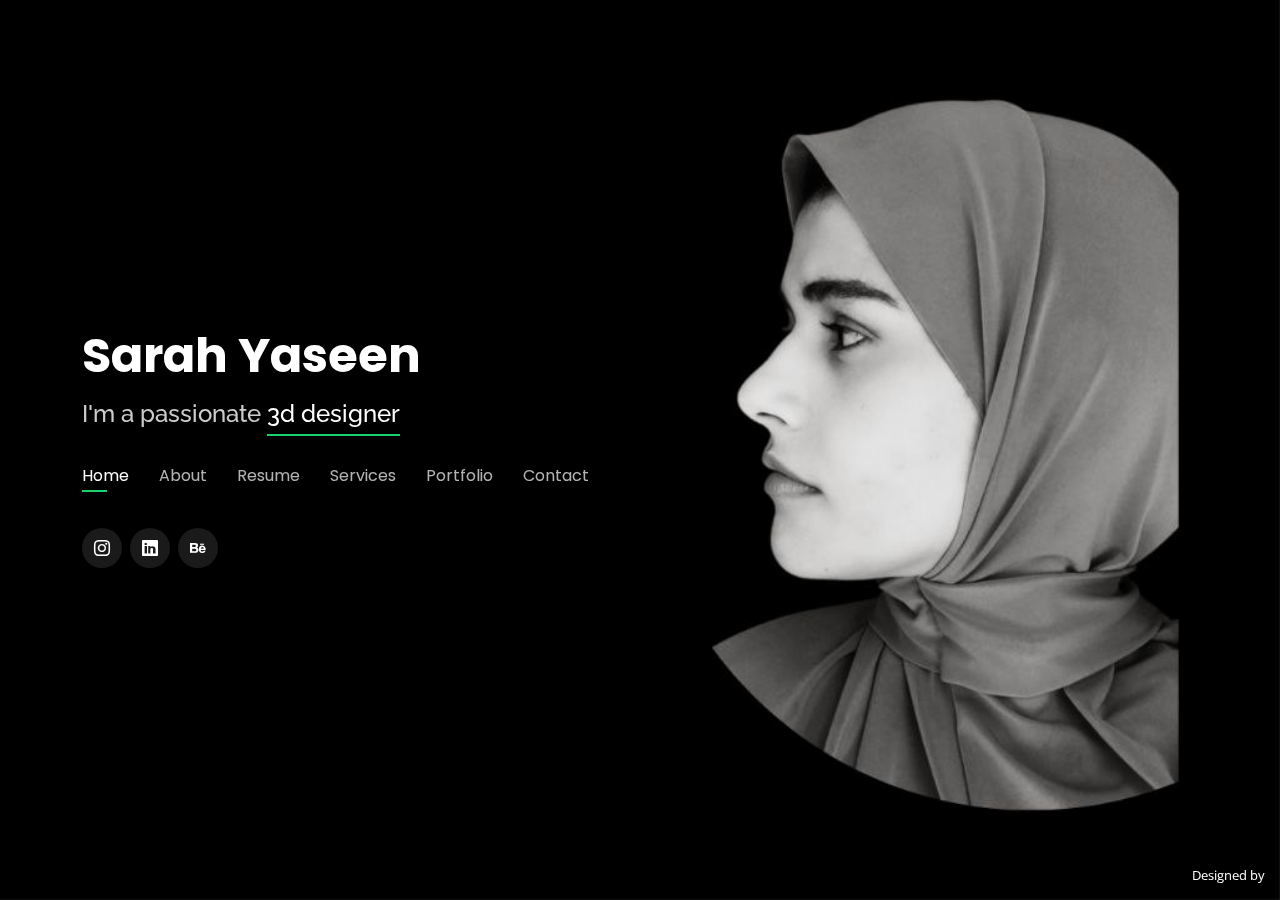
==== index.html @ 047deb4e "new1" ====
<!DOCTYPE html>
<html lang="en">

<head>
  <meta charset="utf-8">
  <meta content="width=device-width, initial-scale=1.0" name="viewport">

  <title>Sarah Yaseen</title>
  <meta content="" name="description">
  <meta content="" name="keywords">

  <!-- Favicons -->
  <link href="assets/img/favicon.png" rel="icon">


  <!-- Google Fonts -->
  <link href="https://fonts.googleapis.com/css?family=Open+Sans:300,300i,400,400i,600,600i,700,700i|Raleway:300,300i,400,400i,500,500i,600,600i,700,700i|Poppins:300,300i,400,400i,500,500i,600,600i,700,700i" rel="stylesheet">

  <!-- Vendor CSS Files -->
  <link href="assets/vendor/bootstrap/css/bootstrap.min.css" rel="stylesheet">
  <link href="assets/vendor/bootstrap-icons/bootstrap-icons.css" rel="stylesheet">
  <link href="assets/vendor/boxicons/css/boxicons.min.css" rel="stylesheet">
  <link href="assets/vendor/glightbox/css/glightbox.min.css" rel="stylesheet">
  <link href="assets/vendor/remixicon/remixicon.css" rel="stylesheet">
  <link href="assets/vendor/swiper/swiper-bundle.min.css" rel="stylesheet">

  <!-- Template Main CSS File -->
  <link href="assets/css/style.css" rel="stylesheet">

</head>

<body>

  <!-- ======= Header ======= -->
  <header id="header">
    <div class="container">

      <h1><a href="index.html">Sarah Yaseen</a></h1>
      <!-- Uncomment below if you prefer to use an image logo -->
      <!-- <a href="index.html" class="mr-auto"><img src="assets/img/logo.png" alt="" class="img-fluid"></a> -->
      <h2>I'm a passionate <span>3d designer</span></h2>

      <nav id="navbar" class="navbar">
        <ul>
          <li><a class="nav-link active" href="#header">Home</a></li>
          <li><a class="nav-link" href="#about">About</a></li>
          <li><a class="nav-link" href="#resume">Resume</a></li>
          <li><a class="nav-link" href="#services">Services</a></li>
          <li><a class="nav-link" href="#portfolio">Portfolio</a></li>
          <li><a class="nav-link" href="#contact">Contact</a></li>
        </ul>
        <i class="bi bi-list mobile-nav-toggle"></i>
      </nav><!-- .navbar -->

      <div class="social-links">
        <a href="https://instagram.com/intpmjk?igshid=MzRlODBiNWFlZA==" class="instagram" target="_blank"><i class="bi bi-instagram"></i></a>
        <a href="https://www.linkedin.com/in/sarah-jabbar-ba5970242/" class="linkedin" target="_blank"><i class="bi bi-linkedin"></i></a>
        <a href="https://www.behance.net/smjk2" class="BEHANCE" target="_blank"><i class="bi bi-behance"></i></a>
        
      </div>

    </div>
  </header><!-- End Header -->

  <!-- ======= About Section ======= -->
  <section id="about" class="about">

    <!-- ======= About Me ======= -->
    <div class="about-me container">

      <div class="section-title">
        <h2>About</h2>
        <p> more about me</p>
      </div>

      <div class="row">
        <div class="col-lg-4" data-aos="fade-right">
          <img src="assets/img/me.jpg" class="img-fluid" alt="">
        </div>
        <div class="col-lg-8 pt-4 pt-lg-0 content" data-aos="fade-left">
          <h3>3d artist</h3>
          <p class="fst-italic">
            Hello and thank you for visiting my 3D artist portfolio! My name is Sarah , I am a passionate and dedicated 3D artist with a keen eye for detail and a love for bringing imagination to life through my work.
          </p>
          <div class="row">
            
            <div class="col-lg-6">
              <ul>
                
                <li><i class="bi bi-chevron-right"></i> <strong>Degree:</strong> <span>Bachelor</span></li>
                <li><i class="bi bi-chevron-right"></i> <strong>PhEmailone:</strong> <span>sarahmjkbusiness@gmail.com</span></li>
                <li><i class="bi bi-chevron-right"></i> <strong>Freelance:</strong> <span>Available</span></li>
              </ul>
            </div>
          </div>
          <p>
            Ever since I was young, I have been captivated by the world of art and creativity. I began my artistic journey by experimenting with various traditional art forms, but it was the boundless possibilities offered by 3D art that truly ignited my passion. From the moment I discovered the enchanting world of 3D modeling, texturing, and animation, I knew I had found my calling.

             I have spent countless hours honing my skills and mastering various software and tools to push the boundaries of my craft. With each project I undertake, I strive to learn and grow, always seeking new challenges that allow me to expand my skill set and produce the most visually stunning and captivating work possible.

          </p>
            
        </div>
      </div>

    </div><!-- End About Me -->

    <!-- ======= Counts ======= -->
    <div class="counts container">

      <div class="row">

        <div class="col-lg-3 col-md-6">
          <div class="count-box">
            <i class="bi bi-emoji-smile"></i>
            <span data-purecounter-start="0" data-purecounter-end="47" data-purecounter-duration="1" class="purecounter"></span>
            <p>Happy Clients</p>
          </div>
        </div>

        <div class="col-lg-3 col-md-6 mt-5 mt-md-0">
          <div class="count-box">
            <i class="bi bi-journal-richtext"></i>
            <span data-purecounter-start="0" data-purecounter-end="134" data-purecounter-duration="1" class="purecounter"></span>
            <p>Projects</p>
          </div>
        </div>

        <div class="col-lg-3 col-md-6 mt-5 mt-lg-0">
          <div class="count-box">
            <i class="bi bi-headset"></i>
            <span data-purecounter-start="0" data-purecounter-end="627" data-purecounter-duration="1" class="purecounter"></span>
            <p>Hours Of Support</p>
          </div>
        </div>

  

      </div>

    </div><!-- End Counts -->

    <!-- ======= Skills  ======= -->
    <div class="skills container">

      <div class="section-title">
        <h2>Skills</h2>
      </div>

      <div class="row skills-content">

        <div class="col-lg-6">

          <div class="progress">
            <span class="skill">Environment <i class="val">100%</i></span>
            <div class="progress-bar-wrap">
              <div class="progress-bar" role="progressbar" aria-valuenow="100" aria-valuemin="0" aria-valuemax="100"></div>
            </div>
          </div>

          <div class="progress">
            <span class="skill">Rigging  <i class="val">70%</i></span>
            <div class="progress-bar-wrap">
              <div class="progress-bar" role="progressbar" aria-valuenow="70" aria-valuemin="0" aria-valuemax="100"></div>
            </div>
          </div>

          <div class="progress">
            <span class="skill">Lighting <i class="val">90%</i></span>
            <div class="progress-bar-wrap">
              <div class="progress-bar" role="progressbar" aria-valuenow="90" aria-valuemin="0" aria-valuemax="100"></div>
            </div>
          </div>

        </div>

        <div class="col-lg-6">

          <div class="progress">
            <span class="skill">Rendering <i class="val">100%</i></span>
            <div class="progress-bar-wrap">
              <div class="progress-bar" role="progressbar" aria-valuenow="100" aria-valuemin="0" aria-valuemax="100"></div>
            </div>
          </div>

          <div class="progress">
            <span class="skill">Modeling  <i class="val">100%</i></span>
            <div class="progress-bar-wrap">
              <div class="progress-bar" role="progressbar" aria-valuenow="100" aria-valuemin="0" aria-valuemax="100"></div>
            </div>
          </div>

          <div class="progress">
            <span class="skill">Interior Design <i class="val">85%</i></span>
            <div class="progress-bar-wrap">
              <div class="progress-bar" role="progressbar" aria-valuenow="85" aria-valuemin="0" aria-valuemax="100"></div>
            </div>
          </div>

        </div>

      </div>

    </div><!-- End Skills -->

   

    <!-- ======= Testimonials ======= -->
    <div class="testimonials container">

      <div class="section-title">
        <h2>Testimonials</h2>
      </div>

      <div class="testimonials-slider swiper" data-aos="fade-up" data-aos-delay="100">
        <div  class="swiper-wrapper">

          <div class="swiper-slide">
            <div class="testimonial-item">
              <p>
                <i class="bx bxs-quote-alt-left quote-icon-left"></i>
                Order was quick, and delivered as requested. Seller was fast in their acceptance of the order as well as being very polite. Model came out absolutely gorgeous and I couldn't be happier! Definitely recommend!
                <i class="bx bxs-quote-alt-right quote-icon-right"></i>
              </p>
              <img src="./assets/img/testimonials/testimonials-1.jpg" class="testimonial-img" alt="">
              <h3>Abbas Qasim</h3>
              <h4>Ceo &amp; Founder</h4>
            </div>
          </div><!-- End testimonial item -->

          <div class="swiper-slide">
            <div class="testimonial-item">
              <p>
                <i class="bx bxs-quote-alt-left quote-icon-left"></i>
                yes it was nice to work with her, very polite and friendly . She completed the order quickly
                <i class="bx bxs-quote-alt-right quote-icon-right"></i>
              </p>
              <img src="assets/img/testimonials/testimonials-2.jpg" class="testimonial-img" alt="">
              <h3>Sara Wilsson</h3>
              <h4>Designer</h4>
            </div>
          </div><!-- End testimonial item -->

          <div class="swiper-slide">
            <div class="testimonial-item">
              <p>
                <i class="bx bxs-quote-alt-left quote-icon-left"></i>
                Great communication, she was very patient, and always tried her best! Thanks for the work ❤️
                <i class="bx bxs-quote-alt-right quote-icon-right"></i>
              </p>
              <img src="assets/img/testimonials/testimonials-3.jpg" class="testimonial-img" alt="">
              <h3>Jena Karlis</h3>
              <h4>Store Owner</h4>
            </div>
          </div><!-- End testimonial item -->

          <div class="swiper-slide">
            <div class="testimonial-item">
              <p>
                <i class="bx bxs-quote-alt-left quote-icon-left"></i>
                amazing work, Sarah is an incredible 3d artist that always delivers look forward to continuing working together on this venture.
                <i class="bx bxs-quote-alt-right quote-icon-right"></i>
              </p>
              <img src="assets/img/testimonials/testimonials-4.jpg" class="testimonial-img" alt="">
              <h3>Matt Brandon</h3>
              <h4>Freelancer</h4>
            </div>
          </div><!-- End testimonial item -->


          

        </div>
        <div class="swiper-pagination"></div>
      </div>

      <div class="owl-carousel testimonials-carousel">

      </div>

    </div><!-- End Testimonials  -->

  </section><!-- End About Section -->

  <!-- ======= Resume Section ======= -->
  <section id="resume" class="resume">
    <div class="container">

      <div class="section-title">
        <h2>Resume</h2>
        <p>Check My Resume</p>
      </div>

      <div class="row">
        <div class="col-lg-6">
          <h3 class="resume-title">Sumary</h3>
          <div class="resume-item pb-0">
            <h4>Sarah Yaseen</h4>
            <p><em>Innovative and deadline-driven 3d Designer with 3+ years of experience designing and developing user-centered digital/print marketing material from initial concept to final, polished deliverable.</em></p>
            <p>
            <ul>
              <li>Istanbul / Turkey</li>
              <li>00905524469098</li>
              <!--<li>alice.barkley@example.com</li> -->
            </ul>
            </p>
          </div>

          <h3 class="resume-title">Education</h3>
          <div class="resume-item">
            <h4>Bachelor of  Arts  <!--&amp; Graphic Design--></h4>
            <h5>2016 - 2020</h5>
          </div>
        </div>
        <div class="col-lg-6">
          <h3 class="resume-title">Professional Experience</h3>
          <div class="resume-item">
            <h4>Senior graphic design specialist</h4>
            <h5>2020 - Present</h5>
            <p><em>Experion, New York, NY </em></p>
            <p>
            <ul>
              <li>Collaborated closely with clients, understanding their specific project requirements and translating their ideas into visually stunning 3D artworks.</li>
              <li>Demonstrated a strong ability to adapt to various artistic styles and project demands, ensuring each piece of work aligns with the client's brand and vision. </li>
              <li>Continuously honed 3D modeling and rendering techniques, staying up-to-date with industry trends and implementing cutting-edge tools to deliver exceptional results.</li>
              <li>Received consistent praise from clients for delivering high-quality work within deadlines, earning a reputation as a reliable and skilled 3D artist in the freelance community.</li>
              <li>Actively participated in online art forums and communities, showcasing portfolio pieces and receiving constructive feedback to refine artistic skills and expand professional networks.</li>
              <li>Successfully managed client communications, project timelines, and budget considerations, maintaining a high level of client satisfaction throughout the freelance engagements.</li>
              <li>Expanded the scope of services offered by exploring new areas of 3D design, such as virtual reality experiences, interactive 3D presentations, or architectural visualizations.</li>
              <li>Contributed to the success of various projects, ranging from video game assets to product visualizations, playing a key role in elevating the overall aesthetics and impact of each assignment.</li>
              <li>Demonstrated adaptability by working on projects across diverse industries, including gaming, advertising, architecture, and product design, showcasing versatility and creativity in every venture.</li>
              <li>Proactively sought professional development opportunities, attending workshops, webinars, and conferences to stay at the forefront of emerging technologies and industry practices.</li>
              <li>Maintained a strong online presence through a well-curated portfolio website and active social media engagement, attracting new clients and building a solid client base over the years.</li>
            </ul>
            </p>
          </div>
        </div>
      </div>

    </div>
  </section><!-- End Resume Section -->

  <!-- ======= Services Section ======= -->
  <section id="services" class="services">
    <div class="container">

      <div class="section-title">
        <h2>Services</h2>
        <p>My Services</p>
      </div>

      <div class="row">
        <div class="col-lg-4 col-md-6 d-flex align-items-stretch">
          <div class="icon-box">
            <div class="icon"><i class="bx bxl-dribbble"></i></div>
            <h4><a href="">Lorem Ipsum</a></h4>
            <p>Voluptatum deleniti atque corrupti quos dolores et quas molestias excepturi</p>
          </div>
        </div>

        <div class="col-lg-4 col-md-6 d-flex align-items-stretch mt-4 mt-md-0">
          <div class="icon-box">
            <div class="icon"><i class="bx bx-file"></i></div>
            <h4><a href="">Sed ut perspiciatis</a></h4>
            <p>Duis aute irure dolor in reprehenderit in voluptate velit esse cillum dolore</p>
          </div>
        </div>

        <div class="col-lg-4 col-md-6 d-flex align-items-stretch mt-4 mt-lg-0">
          <div class="icon-box">
            <div class="icon"><i class="bx bx-tachometer"></i></div>
            <h4><a href="">Magni Dolores</a></h4>
            <p>Excepteur sint occaecat cupidatat non proident, sunt in culpa qui officia</p>
          </div>
        </div>

        <div class="col-lg-4 col-md-6 d-flex align-items-stretch mt-4">
          <div class="icon-box">
            <div class="icon"><i class="bx bx-world"></i></div>
            <h4><a href="">Nemo Enim</a></h4>
            <p>At vero eos et accusamus et iusto odio dignissimos ducimus qui blanditiis</p>
          </div>
        </div>

        <div class="col-lg-4 col-md-6 d-flex align-items-stretch mt-4">
          <div class="icon-box">
            <div class="icon"><i class="bx bx-slideshow"></i></div>
            <h4><a href="">Dele cardo</a></h4>
            <p>Quis consequatur saepe eligendi voluptatem consequatur dolor consequuntur</p>
          </div>
        </div>

        <div class="col-lg-4 col-md-6 d-flex align-items-stretch mt-4">
          <div class="icon-box">
            <div class="icon"><i class="bx bx-arch"></i></div>
            <h4><a href="">Divera don</a></h4>
            <p>Modi nostrum vel laborum. Porro fugit error sit minus sapiente sit aspernatur</p>
          </div>
        </div>

      </div>

    </div>
  </section><!-- End Services Section -->

  <!-- ======= Portfolio Section ======= -->
  <section id="portfolio" class="portfolio">
    <div class="container">

      <div class="section-title">
        <h2>Portfolio</h2>
        <p>My Works</p>
      </div>

      <div class="row">
        <div class="col-lg-12 d-flex justify-content-center">
          <ul id="portfolio-flters">
            <li data-filter="*" class="filter-active">All</li>
            <li data-filter=".filter-app">App</li>
            <li data-filter=".filter-card">Card</li>
            <li data-filter=".filter-web">Web</li>
          </ul>
        </div>
      </div>

      <div class="row portfolio-container">

        <div class="col-lg-4 col-md-6 portfolio-item filter-app">
          <div class="portfolio-wrap">
            <img src="./assets/img/portfolio/portfolio-1.png" class="img-fluid" alt="po">
            <div class="portfolio-info">
              <h4>Low Poly</h4>
              <p>Low poly</p>
              <div class="portfolio-links">
                <a href="./assets/img/portfolio/portfolio-3.mp4" data-gallery="portfolioGallery" class="portfolio-lightbox" title="App 1"><i class="bx bx-plus" loop  ></i></a>
                <a href="portfolio-details.html" data-gallery="portfolioDetailsGallery" data-glightbox="type: external" class="portfolio-details-lightbox" title="Portfolio Details"><i class="bx bx-link"></i></a>
              </div>
            </div>
          </div>
        </div>

        <div class="col-lg-4 col-md-6 portfolio-item filter-web">
          <div class="portfolio-wrap">
            <img src="./assets/img/portfolio/portfolio-1.png" class="img-fluid" alt="">
            <div class="portfolio-info">
              <h4>Web 3</h4>
              <p>Web</p>
              <div class="portfolio-links">
                <a href="assets/img/portfolio/portfolio-2.jpg" data-gallery="portfolioGallery" class="portfolio-lightbox" title="Web 3"><i class="bx bx-plus"></i></a>
                <a href="portfolio-details.html" data-gallery="portfolioDetailsGallery" data-glightbox="type: external" class="portfolio-details-lightbox" title="Portfolio Details"><i class="bx bx-link"></i></a>
              </div>
            </div>
          </div>
        </div>

        <div class="col-lg-4 col-md-6 portfolio-item filter-app">
          <div class="portfolio-wrap">
            <img src="assets/img/portfolio/portfolio-3.jpg" class="img-fluid" alt="">
            <div class="portfolio-info">
              <h4>App 2</h4>
              <p>App</p>
              <div class="portfolio-links">
                <a href="assets/img/portfolio/portfolio-3.jpg" data-gallery="portfolioGallery" class="portfolio-lightbox" title="App 2"><i class="bx bx-plus"></i></a>
                <a href="portfolio-details.html" data-gallery="portfolioDetailsGallery" data-glightbox="type: external" class="portfolio-details-lightbox" title="Portfolio Details"><i class="bx bx-link"></i></a>
              </div>
            </div>
          </div>
        </div>

        <div class="col-lg-4 col-md-6 portfolio-item filter-card">
          <div class="portfolio-wrap">
            <img src="assets/img/portfolio/portfolio-4.jpg" class="img-fluid" alt="">
            <div class="portfolio-info">
              <h4>Card 2</h4>
              <p>Card</p>
              <div class="portfolio-links">
                <a href="assets/img/portfolio/portfolio-4.jpg" data-gallery="portfolioGallery" class="portfolio-lightbox" title="Card 2"><i class="bx bx-plus"></i></a>
                <a href="portfolio-details.html" data-gallery="portfolioDetailsGallery" data-glightbox="type: external" class="portfolio-details-lightbox" title="Portfolio Details"><i class="bx bx-link"></i></a>
              </div>
            </div>
          </div>
        </div>

        <div class="col-lg-4 col-md-6 portfolio-item filter-web">
          <div class="portfolio-wrap">
            <img src="assets/img/portfolio/portfolio-5.jpg" class="img-fluid" alt="">
            <div class="portfolio-info">
              <h4>Web 2</h4>
              <p>Web</p>
              <div class="portfolio-links">
                <a href="assets/img/portfolio/portfolio-5.jpg" data-gallery="portfolioGallery" class="portfolio-lightbox" title="Web 2"><i class="bx bx-plus"></i></a>
                <a href="portfolio-details.html" data-gallery="portfolioDetailsGallery" data-glightbox="type: external" class="portfolio-details-lightbox" title="Portfolio Details"><i class="bx bx-link"></i></a>
              </div>
            </div>
          </div>
        </div>

        <div class="col-lg-4 col-md-6 portfolio-item filter-app">
          <div class="portfolio-wrap">
            <img src="assets/img/portfolio/portfolio-6.jpg" class="img-fluid" alt="">
            <div class="portfolio-info">
              <h4>Interior</h4>
              <p>Interior </p>
              <div class="portfolio-links">
                <a href="assets/img/portfolio/portfolio-6.jpg" data-gallery="portfolioGallery" class="portfolio-lightbox" title="App 3"><i class="bx bx-plus"></i></a>
                <a href="portfolio-details.html" data-gallery="portfolioDetailsGallery" data-glightbox="type: external" class="portfolio-details-lightbox" title="Portfolio Details"><i class="bx bx-link"></i></a>
              </div>
            </div>
          </div>
        </div>

        <div class="col-lg-4 col-md-6 portfolio-item filter-card">
          <div class="portfolio-wrap">
            <img src="assets/img/portfolio/portfolio-7.jpg" class="img-fluid" alt="">
            <div class="portfolio-info">
              <h4>Card 1</h4>
              <p>Card</p>
              <div class="portfolio-links">
                <a href="assets/img/portfolio/portfolio-7.jpg" data-gallery="portfolioGallery" class="portfolio-lightbox" title="Card 1"><i class="bx bx-plus"></i></a>
                <a href="portfolio-details.html" data-gallery="portfolioDetailsGallery" data-glightbox="type: external" class="portfolio-details-lightbox" title="Portfolio Details"><i class="bx bx-link"></i></a>
              </div>
            </div>
          </div>
        </div>

        <div class="col-lg-4 col-md-6 portfolio-item filter-card">
          <div class="portfolio-wrap">
            <img src="assets/img/portfolio/portfolio-8.jpg" class="img-fluid" alt="">
            <div class="portfolio-info">
              <h4>Card 3</h4>
              <p>Card</p>
              <div class="portfolio-links">
                <a href="assets/img/portfolio/portfolio-8.jpg" data-gallery="portfolioGallery" class="portfolio-lightbox" title="Card 3"><i class="bx bx-plus"></i></a>
                <a href="portfolio-details.html" data-gallery="portfolioDetailsGallery" data-glightbox="type: external" class="portfolio-details-lightbox" title="Portfolio Details"><i class="bx bx-link"></i></a>
              </div>
            </div>
          </div>
        </div>

        <div class="col-lg-4 col-md-6 portfolio-item filter-web">
          <div class="portfolio-wrap">
            <img src="assets/img/portfolio/portfolio-9.jpg" class="img-fluid" alt="">
            <div class="portfolio-info">
              <h4>Web 3</h4>
              <p>Web</p>
              <div class="portfolio-links">
                <a href="assets/img/portfolio/portfolio-9.jpg" data-gallery="portfolioGallery" class="portfolio-lightbox" title="Web 3"><i class="bx bx-plus"></i></a>
                <a href="portfolio-details.html" data-gallery="portfolioDetailsGallery" data-glightbox="type: external" class="portfolio-details-lightbox" title="Portfolio Details"><i class="bx bx-link"></i></a>
              </div>
            </div>
          </div>
        </div>

      </div>

    </div>
  </section><!-- End Portfolio Section -->

  <!-- ======= Contact Section ======= -->
  <section id="contact" class="contact">
    <div class="container">

      <div class="section-title">
        <h2>Contact</h2>
        <p>Contact Me</p>
      </div>

      <div class="row mt-2">

       

        <div class="col-md-6 mt-4 mt-md-0 d-flex align-items-stretch">
          <div class="info-box">
            <i class="bx bx-share-alt"></i>
            <h3>Social Profiles</h3>
            <div class="social-links">
              
              <a href="https://instagram.com/intpmjk?igshid=MzRlODBiNWFlZA==" class="instagram"><i class="bi bi-instagram"></i></a>
              <a href="https://www.behance.net/smjk2" class="google-plus"><i class="bi bi-behance"></i></a>
              <a href="https://www.linkedin.com/in/sarah-jabbar-ba5970242/" class="linkedin"><i class="bi bi-linkedin"></i></a>
            </div>
          </div>
        </div>

        <div class="col-md-6 mt-4 d-flex align-items-stretch">
          <div class="info-box">
            <i class="bx bx-envelope"></i>
            <h3>sarahmjkbusiness@gmail.com</h3>
          </div>
        </div>
        
      </div>

      <form action="forms/contact.php" method="post" role="form" class="php-email-form mt-4">
        <div class="row">
          <div class="col-md-6 form-group">
            <input type="text" name="name" class="form-control" id="name" placeholder="Your Name" required>
          </div>
          <div class="col-md-6 form-group mt-3 mt-md-0">
            <input type="email" class="form-control" name="email" id="email" placeholder="Your Email" required>
          </div>
        </div>
        <div class="form-group mt-3">
          <input type="text" class="form-control" name="subject" id="subject" placeholder="Subject" required>
        </div>
        <div class="form-group mt-3">
          <textarea class="form-control" name="message" rows="5" placeholder="Message" required></textarea>
        </div>
        <div class="my-3">
          <div class="loading">Loading</div>
          <div class="error-message"></div>
          <div class="sent-message">Your message has been sent. Thank you!</div>
        </div>
        <div class="text-center"><button type="submit">Send Message</button></div>
      </form>

    </div>
  </section><!-- End Contact Section -->

  <div class="credits">
    <!-- All the links in the footer should remain intact. -->
    <!-- You can delete the links only if you purchased the pro version. -->
    <!-- Licensing information: https://bootstrapmade.com/license/ -->
    <!-- Purchase the pro version with working PHP/AJAX contact form: https://bootstrapmade.com/personal-free-resume-bootstrap-template/ -->
    Designed by <a href="https://bootstrapmade.com/"></a>
  </div>

  <!-- Vendor JS Files -->
  <script src="assets/vendor/purecounter/purecounter_vanilla.js"></script>
  <script src="assets/vendor/bootstrap/js/bootstrap.bundle.min.js"></script>
  <script src="assets/vendor/glightbox/js/glightbox.min.js"></script>
  <script src="assets/vendor/isotope-layout/isotope.pkgd.min.js"></script>
  <script src="assets/vendor/swiper/swiper-bundle.min.js"></script>
  <script src="assets/vendor/waypoints/noframework.waypoints.js"></script>
  <script src="assets/vendor/php-email-form/validate.js"></script>

  <!-- Template Main JS File -->
  <script src="assets/js/main.js"></script>

</body>

</html>
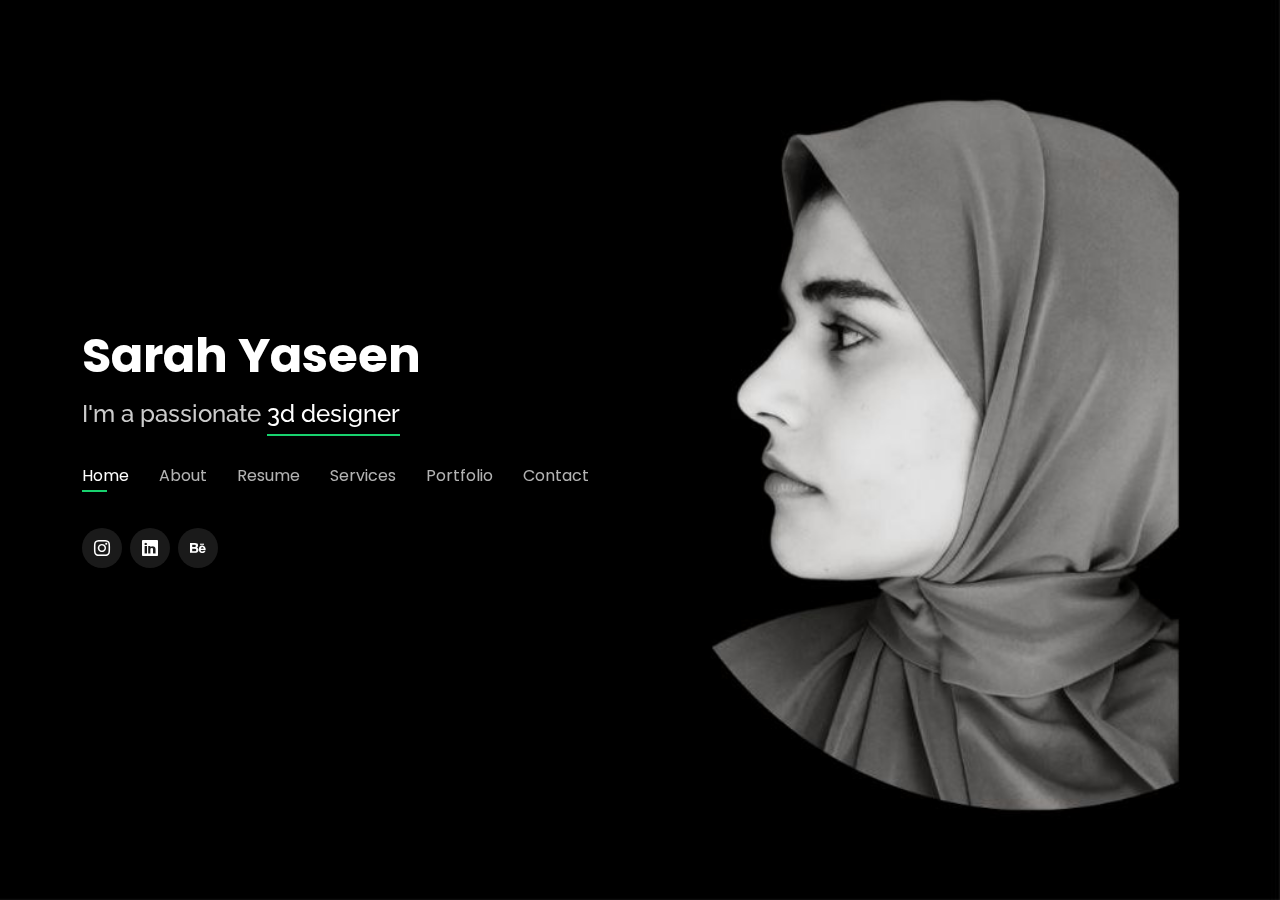
==== commit 31088341: "finish+" ====
--- a/index.html
+++ b/index.html
@@ -2,640 +2,643 @@
 <html lang="en">
 
 <head>
-  <meta charset="utf-8">
-  <meta content="width=device-width, initial-scale=1.0" name="viewport">
-
-  <title>Sarah Yaseen</title>
-  <meta content="" name="description">
-  <meta content="" name="keywords">
-
-  <!-- Favicons -->
-  <link href="assets/img/favicon.png" rel="icon">
-
-
-  <!-- Google Fonts -->
-  <link href="https://fonts.googleapis.com/css?family=Open+Sans:300,300i,400,400i,600,600i,700,700i|Raleway:300,300i,400,400i,500,500i,600,600i,700,700i|Poppins:300,300i,400,400i,500,500i,600,600i,700,700i" rel="stylesheet">
-
-  <!-- Vendor CSS Files -->
-  <link href="assets/vendor/bootstrap/css/bootstrap.min.css" rel="stylesheet">
-  <link href="assets/vendor/bootstrap-icons/bootstrap-icons.css" rel="stylesheet">
-  <link href="assets/vendor/boxicons/css/boxicons.min.css" rel="stylesheet">
-  <link href="assets/vendor/glightbox/css/glightbox.min.css" rel="stylesheet">
-  <link href="assets/vendor/remixicon/remixicon.css" rel="stylesheet">
-  <link href="assets/vendor/swiper/swiper-bundle.min.css" rel="stylesheet">
-
-  <!-- Template Main CSS File -->
-  <link href="assets/css/style.css" rel="stylesheet">
+    <meta charset="utf-8">
+    <meta content="width=device-width, initial-scale=1.0" name="viewport">
+
+    <title>Sarah Yaseen</title>
+    <meta content="" name="description">
+    <meta content="" name="keywords">
+
+    <!-- Favicons -->
+    <link href="assets/img/favicon.png" rel="icon">
+
+
+    <!-- Google Fonts -->
+    <link href="https://fonts.googleapis.com/css?family=Open+Sans:300,300i,400,400i,600,600i,700,700i|Raleway:300,300i,400,400i,500,500i,600,600i,700,700i|Poppins:300,300i,400,400i,500,500i,600,600i,700,700i" rel="stylesheet">
+
+    <!-- Vendor CSS Files -->
+    <link href="assets/vendor/bootstrap/css/bootstrap.min.css" rel="stylesheet">
+    <link href="assets/vendor/bootstrap-icons/bootstrap-icons.css" rel="stylesheet">
+    <link href="assets/vendor/boxicons/css/boxicons.min.css" rel="stylesheet">
+    <link href="assets/vendor/glightbox/css/glightbox.min.css" rel="stylesheet">
+    <link href="assets/vendor/remixicon/remixicon.css" rel="stylesheet">
+    <link href="assets/vendor/swiper/swiper-bundle.min.css" rel="stylesheet">
+
+    <!-- Template Main CSS File -->
+    <link href="assets/css/style.css" rel="stylesheet">
 
 </head>
 
 <body>
 
-  <!-- ======= Header ======= -->
-  <header id="header">
-    <div class="container">
-
-      <h1><a href="index.html">Sarah Yaseen</a></h1>
-      <!-- Uncomment below if you prefer to use an image logo -->
-      <!-- <a href="index.html" class="mr-auto"><img src="assets/img/logo.png" alt="" class="img-fluid"></a> -->
-      <h2>I'm a passionate <span>3d designer</span></h2>
-
-      <nav id="navbar" class="navbar">
-        <ul>
-          <li><a class="nav-link active" href="#header">Home</a></li>
-          <li><a class="nav-link" href="#about">About</a></li>
-          <li><a class="nav-link" href="#resume">Resume</a></li>
-          <li><a class="nav-link" href="#services">Services</a></li>
-          <li><a class="nav-link" href="#portfolio">Portfolio</a></li>
-          <li><a class="nav-link" href="#contact">Contact</a></li>
-        </ul>
-        <i class="bi bi-list mobile-nav-toggle"></i>
-      </nav><!-- .navbar -->
-
-      <div class="social-links">
-        <a href="https://instagram.com/intpmjk?igshid=MzRlODBiNWFlZA==" class="instagram" target="_blank"><i class="bi bi-instagram"></i></a>
-        <a href="https://www.linkedin.com/in/sarah-jabbar-ba5970242/" class="linkedin" target="_blank"><i class="bi bi-linkedin"></i></a>
-        <a href="https://www.behance.net/smjk2" class="BEHANCE" target="_blank"><i class="bi bi-behance"></i></a>
-        
-      </div>
-
-    </div>
-  </header><!-- End Header -->
-
-  <!-- ======= About Section ======= -->
-  <section id="about" class="about">
-
-    <!-- ======= About Me ======= -->
-    <div class="about-me container">
-
-      <div class="section-title">
-        <h2>About</h2>
-        <p> more about me</p>
-      </div>
-
-      <div class="row">
-        <div class="col-lg-4" data-aos="fade-right">
-          <img src="assets/img/me.jpg" class="img-fluid" alt="">
-        </div>
-        <div class="col-lg-8 pt-4 pt-lg-0 content" data-aos="fade-left">
-          <h3>3d artist</h3>
-          <p class="fst-italic">
-            Hello and thank you for visiting my 3D artist portfolio! My name is Sarah , I am a passionate and dedicated 3D artist with a keen eye for detail and a love for bringing imagination to life through my work.
-          </p>
-          <div class="row">
-            
-            <div class="col-lg-6">
-              <ul>
-                
-                <li><i class="bi bi-chevron-right"></i> <strong>Degree:</strong> <span>Bachelor</span></li>
-                <li><i class="bi bi-chevron-right"></i> <strong>PhEmailone:</strong> <span>sarahmjkbusiness@gmail.com</span></li>
-                <li><i class="bi bi-chevron-right"></i> <strong>Freelance:</strong> <span>Available</span></li>
-              </ul>
-            </div>
-          </div>
-          <p>
-            Ever since I was young, I have been captivated by the world of art and creativity. I began my artistic journey by experimenting with various traditional art forms, but it was the boundless possibilities offered by 3D art that truly ignited my passion. From the moment I discovered the enchanting world of 3D modeling, texturing, and animation, I knew I had found my calling.
-
-             I have spent countless hours honing my skills and mastering various software and tools to push the boundaries of my craft. With each project I undertake, I strive to learn and grow, always seeking new challenges that allow me to expand my skill set and produce the most visually stunning and captivating work possible.
-
-          </p>
-            
-        </div>
-      </div>
-
-    </div><!-- End About Me -->
-
-    <!-- ======= Counts ======= -->
-    <div class="counts container">
-
-      <div class="row">
-
-        <div class="col-lg-3 col-md-6">
-          <div class="count-box">
-            <i class="bi bi-emoji-smile"></i>
-            <span data-purecounter-start="0" data-purecounter-end="47" data-purecounter-duration="1" class="purecounter"></span>
-            <p>Happy Clients</p>
-          </div>
-        </div>
-
-        <div class="col-lg-3 col-md-6 mt-5 mt-md-0">
-          <div class="count-box">
-            <i class="bi bi-journal-richtext"></i>
-            <span data-purecounter-start="0" data-purecounter-end="134" data-purecounter-duration="1" class="purecounter"></span>
-            <p>Projects</p>
-          </div>
-        </div>
-
-        <div class="col-lg-3 col-md-6 mt-5 mt-lg-0">
-          <div class="count-box">
-            <i class="bi bi-headset"></i>
-            <span data-purecounter-start="0" data-purecounter-end="627" data-purecounter-duration="1" class="purecounter"></span>
-            <p>Hours Of Support</p>
-          </div>
-        </div>
-
-  
-
-      </div>
-
-    </div><!-- End Counts -->
-
-    <!-- ======= Skills  ======= -->
-    <div class="skills container">
-
-      <div class="section-title">
-        <h2>Skills</h2>
-      </div>
-
-      <div class="row skills-content">
-
-        <div class="col-lg-6">
-
-          <div class="progress">
-            <span class="skill">Environment <i class="val">100%</i></span>
-            <div class="progress-bar-wrap">
-              <div class="progress-bar" role="progressbar" aria-valuenow="100" aria-valuemin="0" aria-valuemax="100"></div>
-            </div>
-          </div>
-
-          <div class="progress">
-            <span class="skill">Rigging  <i class="val">70%</i></span>
-            <div class="progress-bar-wrap">
-              <div class="progress-bar" role="progressbar" aria-valuenow="70" aria-valuemin="0" aria-valuemax="100"></div>
-            </div>
-          </div>
-
-          <div class="progress">
-            <span class="skill">Lighting <i class="val">90%</i></span>
-            <div class="progress-bar-wrap">
-              <div class="progress-bar" role="progressbar" aria-valuenow="90" aria-valuemin="0" aria-valuemax="100"></div>
-            </div>
-          </div>
-
-        </div>
-
-        <div class="col-lg-6">
-
-          <div class="progress">
-            <span class="skill">Rendering <i class="val">100%</i></span>
-            <div class="progress-bar-wrap">
-              <div class="progress-bar" role="progressbar" aria-valuenow="100" aria-valuemin="0" aria-valuemax="100"></div>
-            </div>
-          </div>
-
-          <div class="progress">
-            <span class="skill">Modeling  <i class="val">100%</i></span>
-            <div class="progress-bar-wrap">
-              <div class="progress-bar" role="progressbar" aria-valuenow="100" aria-valuemin="0" aria-valuemax="100"></div>
-            </div>
-          </div>
-
-          <div class="progress">
-            <span class="skill">Interior Design <i class="val">85%</i></span>
-            <div class="progress-bar-wrap">
-              <div class="progress-bar" role="progressbar" aria-valuenow="85" aria-valuemin="0" aria-valuemax="100"></div>
-            </div>
-          </div>
-
-        </div>
-
-      </div>
-
-    </div><!-- End Skills -->
-
-   
-
-    <!-- ======= Testimonials ======= -->
-    <div class="testimonials container">
-
-      <div class="section-title">
-        <h2>Testimonials</h2>
-      </div>
-
-      <div class="testimonials-slider swiper" data-aos="fade-up" data-aos-delay="100">
-        <div  class="swiper-wrapper">
-
-          <div class="swiper-slide">
-            <div class="testimonial-item">
-              <p>
-                <i class="bx bxs-quote-alt-left quote-icon-left"></i>
-                Order was quick, and delivered as requested. Seller was fast in their acceptance of the order as well as being very polite. Model came out absolutely gorgeous and I couldn't be happier! Definitely recommend!
-                <i class="bx bxs-quote-alt-right quote-icon-right"></i>
-              </p>
-              <img src="./assets/img/testimonials/testimonials-1.jpg" class="testimonial-img" alt="">
-              <h3>Abbas Qasim</h3>
-              <h4>Ceo &amp; Founder</h4>
-            </div>
-          </div><!-- End testimonial item -->
-
-          <div class="swiper-slide">
-            <div class="testimonial-item">
-              <p>
-                <i class="bx bxs-quote-alt-left quote-icon-left"></i>
-                yes it was nice to work with her, very polite and friendly . She completed the order quickly
-                <i class="bx bxs-quote-alt-right quote-icon-right"></i>
-              </p>
-              <img src="assets/img/testimonials/testimonials-2.jpg" class="testimonial-img" alt="">
-              <h3>Sara Wilsson</h3>
-              <h4>Designer</h4>
-            </div>
-          </div><!-- End testimonial item -->
-
-          <div class="swiper-slide">
-            <div class="testimonial-item">
-              <p>
-                <i class="bx bxs-quote-alt-left quote-icon-left"></i>
-                Great communication, she was very patient, and always tried her best! Thanks for the work ❤️
-                <i class="bx bxs-quote-alt-right quote-icon-right"></i>
-              </p>
-              <img src="assets/img/testimonials/testimonials-3.jpg" class="testimonial-img" alt="">
-              <h3>Jena Karlis</h3>
-              <h4>Store Owner</h4>
-            </div>
-          </div><!-- End testimonial item -->
-
-          <div class="swiper-slide">
-            <div class="testimonial-item">
-              <p>
-                <i class="bx bxs-quote-alt-left quote-icon-left"></i>
-                amazing work, Sarah is an incredible 3d artist that always delivers look forward to continuing working together on this venture.
-                <i class="bx bxs-quote-alt-right quote-icon-right"></i>
-              </p>
-              <img src="assets/img/testimonials/testimonials-4.jpg" class="testimonial-img" alt="">
-              <h3>Matt Brandon</h3>
-              <h4>Freelancer</h4>
-            </div>
-          </div><!-- End testimonial item -->
-
-
-          
-
-        </div>
-        <div class="swiper-pagination"></div>
-      </div>
-
-      <div class="owl-carousel testimonials-carousel">
-
-      </div>
-
-    </div><!-- End Testimonials  -->
-
-  </section><!-- End About Section -->
-
-  <!-- ======= Resume Section ======= -->
-  <section id="resume" class="resume">
-    <div class="container">
-
-      <div class="section-title">
-        <h2>Resume</h2>
-        <p>Check My Resume</p>
-      </div>
-
-      <div class="row">
-        <div class="col-lg-6">
-          <h3 class="resume-title">Sumary</h3>
-          <div class="resume-item pb-0">
-            <h4>Sarah Yaseen</h4>
-            <p><em>Innovative and deadline-driven 3d Designer with 3+ years of experience designing and developing user-centered digital/print marketing material from initial concept to final, polished deliverable.</em></p>
-            <p>
-            <ul>
-              <li>Istanbul / Turkey</li>
-              <li>00905524469098</li>
-              <!--<li>alice.barkley@example.com</li> -->
-            </ul>
-            </p>
-          </div>
-
-          <h3 class="resume-title">Education</h3>
-          <div class="resume-item">
-            <h4>Bachelor of  Arts  <!--&amp; Graphic Design--></h4>
-            <h5>2016 - 2020</h5>
-          </div>
-        </div>
-        <div class="col-lg-6">
-          <h3 class="resume-title">Professional Experience</h3>
-          <div class="resume-item">
-            <h4>Senior graphic design specialist</h4>
-            <h5>2020 - Present</h5>
-            <p><em>Experion, New York, NY </em></p>
-            <p>
-            <ul>
-              <li>Collaborated closely with clients, understanding their specific project requirements and translating their ideas into visually stunning 3D artworks.</li>
-              <li>Demonstrated a strong ability to adapt to various artistic styles and project demands, ensuring each piece of work aligns with the client's brand and vision. </li>
-              <li>Continuously honed 3D modeling and rendering techniques, staying up-to-date with industry trends and implementing cutting-edge tools to deliver exceptional results.</li>
-              <li>Received consistent praise from clients for delivering high-quality work within deadlines, earning a reputation as a reliable and skilled 3D artist in the freelance community.</li>
-              <li>Actively participated in online art forums and communities, showcasing portfolio pieces and receiving constructive feedback to refine artistic skills and expand professional networks.</li>
-              <li>Successfully managed client communications, project timelines, and budget considerations, maintaining a high level of client satisfaction throughout the freelance engagements.</li>
-              <li>Expanded the scope of services offered by exploring new areas of 3D design, such as virtual reality experiences, interactive 3D presentations, or architectural visualizations.</li>
-              <li>Contributed to the success of various projects, ranging from video game assets to product visualizations, playing a key role in elevating the overall aesthetics and impact of each assignment.</li>
-              <li>Demonstrated adaptability by working on projects across diverse industries, including gaming, advertising, architecture, and product design, showcasing versatility and creativity in every venture.</li>
-              <li>Proactively sought professional development opportunities, attending workshops, webinars, and conferences to stay at the forefront of emerging technologies and industry practices.</li>
-              <li>Maintained a strong online presence through a well-curated portfolio website and active social media engagement, attracting new clients and building a solid client base over the years.</li>
-            </ul>
-            </p>
-          </div>
-        </div>
-      </div>
-
-    </div>
-  </section><!-- End Resume Section -->
-
-  <!-- ======= Services Section ======= -->
-  <section id="services" class="services">
-    <div class="container">
-
-      <div class="section-title">
-        <h2>Services</h2>
-        <p>My Services</p>
-      </div>
-
-      <div class="row">
-        <div class="col-lg-4 col-md-6 d-flex align-items-stretch">
-          <div class="icon-box">
-            <div class="icon"><i class="bx bxl-dribbble"></i></div>
-            <h4><a href="">Lorem Ipsum</a></h4>
-            <p>Voluptatum deleniti atque corrupti quos dolores et quas molestias excepturi</p>
-          </div>
-        </div>
-
-        <div class="col-lg-4 col-md-6 d-flex align-items-stretch mt-4 mt-md-0">
-          <div class="icon-box">
-            <div class="icon"><i class="bx bx-file"></i></div>
-            <h4><a href="">Sed ut perspiciatis</a></h4>
-            <p>Duis aute irure dolor in reprehenderit in voluptate velit esse cillum dolore</p>
-          </div>
-        </div>
-
-        <div class="col-lg-4 col-md-6 d-flex align-items-stretch mt-4 mt-lg-0">
-          <div class="icon-box">
-            <div class="icon"><i class="bx bx-tachometer"></i></div>
-            <h4><a href="">Magni Dolores</a></h4>
-            <p>Excepteur sint occaecat cupidatat non proident, sunt in culpa qui officia</p>
-          </div>
-        </div>
-
-        <div class="col-lg-4 col-md-6 d-flex align-items-stretch mt-4">
-          <div class="icon-box">
-            <div class="icon"><i class="bx bx-world"></i></div>
-            <h4><a href="">Nemo Enim</a></h4>
-            <p>At vero eos et accusamus et iusto odio dignissimos ducimus qui blanditiis</p>
-          </div>
-        </div>
-
-        <div class="col-lg-4 col-md-6 d-flex align-items-stretch mt-4">
-          <div class="icon-box">
-            <div class="icon"><i class="bx bx-slideshow"></i></div>
-            <h4><a href="">Dele cardo</a></h4>
-            <p>Quis consequatur saepe eligendi voluptatem consequatur dolor consequuntur</p>
-          </div>
-        </div>
-
-        <div class="col-lg-4 col-md-6 d-flex align-items-stretch mt-4">
-          <div class="icon-box">
-            <div class="icon"><i class="bx bx-arch"></i></div>
-            <h4><a href="">Divera don</a></h4>
-            <p>Modi nostrum vel laborum. Porro fugit error sit minus sapiente sit aspernatur</p>
-          </div>
-        </div>
-
-      </div>
-
-    </div>
-  </section><!-- End Services Section -->
-
-  <!-- ======= Portfolio Section ======= -->
-  <section id="portfolio" class="portfolio">
-    <div class="container">
-
-      <div class="section-title">
-        <h2>Portfolio</h2>
-        <p>My Works</p>
-      </div>
-
-      <div class="row">
-        <div class="col-lg-12 d-flex justify-content-center">
-          <ul id="portfolio-flters">
-            <li data-filter="*" class="filter-active">All</li>
-            <li data-filter=".filter-app">App</li>
-            <li data-filter=".filter-card">Card</li>
-            <li data-filter=".filter-web">Web</li>
-          </ul>
-        </div>
-      </div>
-
-      <div class="row portfolio-container">
-
-        <div class="col-lg-4 col-md-6 portfolio-item filter-app">
-          <div class="portfolio-wrap">
-            <img src="./assets/img/portfolio/portfolio-1.png" class="img-fluid" alt="po">
-            <div class="portfolio-info">
-              <h4>Low Poly</h4>
-              <p>Low poly</p>
-              <div class="portfolio-links">
-                <a href="./assets/img/portfolio/portfolio-3.mp4" data-gallery="portfolioGallery" class="portfolio-lightbox" title="App 1"><i class="bx bx-plus" loop  ></i></a>
-                <a href="portfolio-details.html" data-gallery="portfolioDetailsGallery" data-glightbox="type: external" class="portfolio-details-lightbox" title="Portfolio Details"><i class="bx bx-link"></i></a>
-              </div>
-            </div>
-          </div>
-        </div>
-
-        <div class="col-lg-4 col-md-6 portfolio-item filter-web">
-          <div class="portfolio-wrap">
-            <img src="./assets/img/portfolio/portfolio-1.png" class="img-fluid" alt="">
-            <div class="portfolio-info">
-              <h4>Web 3</h4>
-              <p>Web</p>
-              <div class="portfolio-links">
-                <a href="assets/img/portfolio/portfolio-2.jpg" data-gallery="portfolioGallery" class="portfolio-lightbox" title="Web 3"><i class="bx bx-plus"></i></a>
-                <a href="portfolio-details.html" data-gallery="portfolioDetailsGallery" data-glightbox="type: external" class="portfolio-details-lightbox" title="Portfolio Details"><i class="bx bx-link"></i></a>
-              </div>
-            </div>
-          </div>
-        </div>
-
-        <div class="col-lg-4 col-md-6 portfolio-item filter-app">
-          <div class="portfolio-wrap">
-            <img src="assets/img/portfolio/portfolio-3.jpg" class="img-fluid" alt="">
-            <div class="portfolio-info">
-              <h4>App 2</h4>
-              <p>App</p>
-              <div class="portfolio-links">
-                <a href="assets/img/portfolio/portfolio-3.jpg" data-gallery="portfolioGallery" class="portfolio-lightbox" title="App 2"><i class="bx bx-plus"></i></a>
-                <a href="portfolio-details.html" data-gallery="portfolioDetailsGallery" data-glightbox="type: external" class="portfolio-details-lightbox" title="Portfolio Details"><i class="bx bx-link"></i></a>
-              </div>
-            </div>
-          </div>
-        </div>
-
-        <div class="col-lg-4 col-md-6 portfolio-item filter-card">
-          <div class="portfolio-wrap">
-            <img src="assets/img/portfolio/portfolio-4.jpg" class="img-fluid" alt="">
-            <div class="portfolio-info">
-              <h4>Card 2</h4>
-              <p>Card</p>
-              <div class="portfolio-links">
-                <a href="assets/img/portfolio/portfolio-4.jpg" data-gallery="portfolioGallery" class="portfolio-lightbox" title="Card 2"><i class="bx bx-plus"></i></a>
-                <a href="portfolio-details.html" data-gallery="portfolioDetailsGallery" data-glightbox="type: external" class="portfolio-details-lightbox" title="Portfolio Details"><i class="bx bx-link"></i></a>
-              </div>
-            </div>
-          </div>
-        </div>
-
-        <div class="col-lg-4 col-md-6 portfolio-item filter-web">
-          <div class="portfolio-wrap">
-            <img src="assets/img/portfolio/portfolio-5.jpg" class="img-fluid" alt="">
-            <div class="portfolio-info">
-              <h4>Web 2</h4>
-              <p>Web</p>
-              <div class="portfolio-links">
-                <a href="assets/img/portfolio/portfolio-5.jpg" data-gallery="portfolioGallery" class="portfolio-lightbox" title="Web 2"><i class="bx bx-plus"></i></a>
-                <a href="portfolio-details.html" data-gallery="portfolioDetailsGallery" data-glightbox="type: external" class="portfolio-details-lightbox" title="Portfolio Details"><i class="bx bx-link"></i></a>
-              </div>
-            </div>
-          </div>
-        </div>
-
-        <div class="col-lg-4 col-md-6 portfolio-item filter-app">
-          <div class="portfolio-wrap">
-            <img src="assets/img/portfolio/portfolio-6.jpg" class="img-fluid" alt="">
-            <div class="portfolio-info">
-              <h4>Interior</h4>
-              <p>Interior </p>
-              <div class="portfolio-links">
-                <a href="assets/img/portfolio/portfolio-6.jpg" data-gallery="portfolioGallery" class="portfolio-lightbox" title="App 3"><i class="bx bx-plus"></i></a>
-                <a href="portfolio-details.html" data-gallery="portfolioDetailsGallery" data-glightbox="type: external" class="portfolio-details-lightbox" title="Portfolio Details"><i class="bx bx-link"></i></a>
-              </div>
-            </div>
-          </div>
-        </div>
-
-        <div class="col-lg-4 col-md-6 portfolio-item filter-card">
-          <div class="portfolio-wrap">
-            <img src="assets/img/portfolio/portfolio-7.jpg" class="img-fluid" alt="">
-            <div class="portfolio-info">
-              <h4>Card 1</h4>
-              <p>Card</p>
-              <div class="portfolio-links">
-                <a href="assets/img/portfolio/portfolio-7.jpg" data-gallery="portfolioGallery" class="portfolio-lightbox" title="Card 1"><i class="bx bx-plus"></i></a>
-                <a href="portfolio-details.html" data-gallery="portfolioDetailsGallery" data-glightbox="type: external" class="portfolio-details-lightbox" title="Portfolio Details"><i class="bx bx-link"></i></a>
-              </div>
-            </div>
-          </div>
-        </div>
-
-        <div class="col-lg-4 col-md-6 portfolio-item filter-card">
-          <div class="portfolio-wrap">
-            <img src="assets/img/portfolio/portfolio-8.jpg" class="img-fluid" alt="">
-            <div class="portfolio-info">
-              <h4>Card 3</h4>
-              <p>Card</p>
-              <div class="portfolio-links">
-                <a href="assets/img/portfolio/portfolio-8.jpg" data-gallery="portfolioGallery" class="portfolio-lightbox" title="Card 3"><i class="bx bx-plus"></i></a>
-                <a href="portfolio-details.html" data-gallery="portfolioDetailsGallery" data-glightbox="type: external" class="portfolio-details-lightbox" title="Portfolio Details"><i class="bx bx-link"></i></a>
-              </div>
-            </div>
-          </div>
-        </div>
-
-        <div class="col-lg-4 col-md-6 portfolio-item filter-web">
-          <div class="portfolio-wrap">
-            <img src="assets/img/portfolio/portfolio-9.jpg" class="img-fluid" alt="">
-            <div class="portfolio-info">
-              <h4>Web 3</h4>
-              <p>Web</p>
-              <div class="portfolio-links">
-                <a href="assets/img/portfolio/portfolio-9.jpg" data-gallery="portfolioGallery" class="portfolio-lightbox" title="Web 3"><i class="bx bx-plus"></i></a>
-                <a href="portfolio-details.html" data-gallery="portfolioDetailsGallery" data-glightbox="type: external" class="portfolio-details-lightbox" title="Portfolio Details"><i class="bx bx-link"></i></a>
-              </div>
-            </div>
-          </div>
-        </div>
-
-      </div>
-
-    </div>
-  </section><!-- End Portfolio Section -->
-
-  <!-- ======= Contact Section ======= -->
-  <section id="contact" class="contact">
-    <div class="container">
-
-      <div class="section-title">
-        <h2>Contact</h2>
-        <p>Contact Me</p>
-      </div>
-
-      <div class="row mt-2">
-
-       
-
-        <div class="col-md-6 mt-4 mt-md-0 d-flex align-items-stretch">
-          <div class="info-box">
-            <i class="bx bx-share-alt"></i>
-            <h3>Social Profiles</h3>
+    <!-- ======= Header ======= -->
+    <header id="header">
+        <div class="container">
+
+            <h1><a href="index.html">Sarah Yaseen</a></h1>
+            <!-- Uncomment below if you prefer to use an image logo -->
+            <!-- <a href="index.html" class="mr-auto"><img src="assets/img/logo.png" alt="" class="img-fluid"></a> -->
+            <h2>I'm a passionate <span>3d designer</span></h2>
+
+            <nav id="navbar" class="navbar">
+                <ul>
+                    <li><a class="nav-link active" href="#header">Home</a></li>
+                    <li><a class="nav-link" href="#about">About</a></li>
+                    <li><a class="nav-link" href="#resume">Resume</a></li>
+                    <li><a class="nav-link" href="#services">Services</a></li>
+                    <li><a class="nav-link" href="#portfolio">Portfolio</a></li>
+                    <li><a class="nav-link" href="#contact">Contact</a></li>
+                </ul>
+                <i class="bi bi-list mobile-nav-toggle"></i>
+            </nav>
+            <!-- .navbar -->
+
             <div class="social-links">
-              
-              <a href="https://instagram.com/intpmjk?igshid=MzRlODBiNWFlZA==" class="instagram"><i class="bi bi-instagram"></i></a>
-              <a href="https://www.behance.net/smjk2" class="google-plus"><i class="bi bi-behance"></i></a>
-              <a href="https://www.linkedin.com/in/sarah-jabbar-ba5970242/" class="linkedin"><i class="bi bi-linkedin"></i></a>
-            </div>
-          </div>
-        </div>
-
-        <div class="col-md-6 mt-4 d-flex align-items-stretch">
-          <div class="info-box">
-            <i class="bx bx-envelope"></i>
-            <h3>sarahmjkbusiness@gmail.com</h3>
-          </div>
-        </div>
-        
-      </div>
-
-      <form action="forms/contact.php" method="post" role="form" class="php-email-form mt-4">
-        <div class="row">
-          <div class="col-md-6 form-group">
-            <input type="text" name="name" class="form-control" id="name" placeholder="Your Name" required>
-          </div>
-          <div class="col-md-6 form-group mt-3 mt-md-0">
-            <input type="email" class="form-control" name="email" id="email" placeholder="Your Email" required>
-          </div>
-        </div>
-        <div class="form-group mt-3">
-          <input type="text" class="form-control" name="subject" id="subject" placeholder="Subject" required>
-        </div>
-        <div class="form-group mt-3">
-          <textarea class="form-control" name="message" rows="5" placeholder="Message" required></textarea>
-        </div>
-        <div class="my-3">
-          <div class="loading">Loading</div>
-          <div class="error-message"></div>
-          <div class="sent-message">Your message has been sent. Thank you!</div>
-        </div>
-        <div class="text-center"><button type="submit">Send Message</button></div>
-      </form>
-
-    </div>
-  </section><!-- End Contact Section -->
-
-  <div class="credits">
-    <!-- All the links in the footer should remain intact. -->
-    <!-- You can delete the links only if you purchased the pro version. -->
-    <!-- Licensing information: https://bootstrapmade.com/license/ -->
-    <!-- Purchase the pro version with working PHP/AJAX contact form: https://bootstrapmade.com/personal-free-resume-bootstrap-template/ -->
-    Designed by <a href="https://bootstrapmade.com/"></a>
-  </div>
-
-  <!-- Vendor JS Files -->
-  <script src="assets/vendor/purecounter/purecounter_vanilla.js"></script>
-  <script src="assets/vendor/bootstrap/js/bootstrap.bundle.min.js"></script>
-  <script src="assets/vendor/glightbox/js/glightbox.min.js"></script>
-  <script src="assets/vendor/isotope-layout/isotope.pkgd.min.js"></script>
-  <script src="assets/vendor/swiper/swiper-bundle.min.js"></script>
-  <script src="assets/vendor/waypoints/noframework.waypoints.js"></script>
-  <script src="assets/vendor/php-email-form/validate.js"></script>
-
-  <!-- Template Main JS File -->
-  <script src="assets/js/main.js"></script>
+                <a href="https://instagram.com/intpmjk?igshid=MzRlODBiNWFlZA==" class="instagram" target="_blank"><i class="bi bi-instagram"></i></a>
+                <a href="https://www.linkedin.com/in/sarah-jabbar-ba5970242/" class="linkedin" target="_blank"><i class="bi bi-linkedin"></i></a>
+                <a href="https://www.behance.net/smjk2" class="BEHANCE" target="_blank"><i class="bi bi-behance"></i></a>
+
+            </div>
+
+        </div>
+    </header>
+    <!-- End Header -->
+
+    <!-- ======= About Section ======= -->
+    <section id="about" class="about">
+
+        <!-- ======= About Me ======= -->
+        <div class="about-me container">
+
+            <div class="section-title">
+                <h2>About</h2>
+                <p> more about me</p>
+            </div>
+
+            <div class="row">
+                <div class="col-lg-4" data-aos="fade-right">
+                    <img src="assets/img/me.jpg" class="img-fluid" alt="">
+                </div>
+                <div class="col-lg-8 pt-4 pt-lg-0 content" data-aos="fade-left">
+                    <h3>3d artist</h3>
+                    <p class="fst-italic">
+                        Hello and thank you for visiting my 3D artist portfolio! My name is Sarah , I am a passionate and dedicated 3D artist with a keen eye for detail and a love for bringing imagination to life through my work.
+                    </p>
+                    <div class="row">
+
+                        <div class="col-lg-6">
+                            <ul>
+
+                                <li><i class="bi bi-chevron-right"></i> <strong>Degree:</strong> <span>Bachelor</span></li>
+                                <li><i class="bi bi-chevron-right"></i> <strong>PhEmailone:</strong> <span>sarahmjkbusiness@gmail.com</span></li>
+                                <li><i class="bi bi-chevron-right"></i> <strong>Freelance:</strong> <span>Available</span></li>
+                            </ul>
+                        </div>
+                    </div>
+                    <p>
+                        Ever since I was young, I have been captivated by the world of art and creativity. I began my artistic journey by experimenting with various traditional art forms, but it was the boundless possibilities offered by 3D art that truly ignited my passion.
+                        From the moment I discovered the enchanting world of 3D modeling, texturing, and animation, I knew I had found my calling. I have spent countless hours honing my skills and mastering various software and tools to push the boundaries
+                        of my craft. With each project I undertake, I strive to learn and grow, always seeking new challenges that allow me to expand my skill set and produce the most visually stunning and captivating work possible.
+
+                    </p>
+
+                </div>
+            </div>
+
+        </div>
+        <!-- End About Me -->
+
+        <!-- ======= Counts ======= -->
+        <div class="counts container">
+
+            <div class="row">
+
+                <div class="col-lg-3 col-md-6">
+                    <div class="count-box">
+                        <i class="bi bi-emoji-smile"></i>
+                        <span data-purecounter-start="0" data-purecounter-end="47" data-purecounter-duration="1" class="purecounter"></span>
+                        <p>Happy Clients</p>
+                    </div>
+                </div>
+
+                <div class="col-lg-3 col-md-6 mt-5 mt-md-0">
+                    <div class="count-box">
+                        <i class="bi bi-journal-richtext"></i>
+                        <span data-purecounter-start="0" data-purecounter-end="134" data-purecounter-duration="1" class="purecounter"></span>
+                        <p>Projects</p>
+                    </div>
+                </div>
+
+                <div class="col-lg-3 col-md-6 mt-5 mt-lg-0">
+                    <div class="count-box">
+                        <i class="bi bi-headset"></i>
+                        <span data-purecounter-start="0" data-purecounter-end="627" data-purecounter-duration="1" class="purecounter"></span>
+                        <p>Hours Of Support</p>
+                    </div>
+                </div>
+
+
+
+            </div>
+
+        </div>
+        <!-- End Counts -->
+
+        <!-- ======= Skills  ======= -->
+        <div class="skills container">
+
+            <div class="section-title">
+                <h2>Skills</h2>
+            </div>
+
+            <div class="row skills-content">
+
+                <div class="col-lg-6">
+
+                    <div class="progress">
+                        <span class="skill">Environment <i class="val">100%</i></span>
+                        <div class="progress-bar-wrap">
+                            <div class="progress-bar" role="progressbar" aria-valuenow="100" aria-valuemin="0" aria-valuemax="100"></div>
+                        </div>
+                    </div>
+
+                    <div class="progress">
+                        <span class="skill">Rigging  <i class="val">70%</i></span>
+                        <div class="progress-bar-wrap">
+                            <div class="progress-bar" role="progressbar" aria-valuenow="70" aria-valuemin="0" aria-valuemax="100"></div>
+                        </div>
+                    </div>
+
+                    <div class="progress">
+                        <span class="skill">Lighting <i class="val">90%</i></span>
+                        <div class="progress-bar-wrap">
+                            <div class="progress-bar" role="progressbar" aria-valuenow="90" aria-valuemin="0" aria-valuemax="100"></div>
+                        </div>
+                    </div>
+
+                </div>
+
+                <div class="col-lg-6">
+
+                    <div class="progress">
+                        <span class="skill">Rendering <i class="val">100%</i></span>
+                        <div class="progress-bar-wrap">
+                            <div class="progress-bar" role="progressbar" aria-valuenow="100" aria-valuemin="0" aria-valuemax="100"></div>
+                        </div>
+                    </div>
+
+                    <div class="progress">
+                        <span class="skill">Modeling  <i class="val">100%</i></span>
+                        <div class="progress-bar-wrap">
+                            <div class="progress-bar" role="progressbar" aria-valuenow="100" aria-valuemin="0" aria-valuemax="100"></div>
+                        </div>
+                    </div>
+
+                    <div class="progress">
+                        <span class="skill">Interior Design <i class="val">85%</i></span>
+                        <div class="progress-bar-wrap">
+                            <div class="progress-bar" role="progressbar" aria-valuenow="85" aria-valuemin="0" aria-valuemax="100"></div>
+                        </div>
+                    </div>
+
+                </div>
+
+            </div>
+
+        </div>
+        <!-- End Skills -->
+
+
+
+        <!-- ======= Testimonials ======= -->
+        <div class="testimonials container">
+
+            <div class="section-title">
+                <h2>Testimonials</h2>
+            </div>
+
+            <div class="testimonials-slider swiper" data-aos="fade-up" data-aos-delay="100">
+                <div class="swiper-wrapper">
+
+                    <div class="swiper-slide">
+                        <div class="testimonial-item">
+                            <p>
+                                <i class="bx bxs-quote-alt-left quote-icon-left"></i> Order was quick, and delivered as requested. Seller was fast in their acceptance of the order as well as being very polite. Model came out absolutely gorgeous and I
+                                couldn't be happier! Definitely recommend!
+                                <i class="bx bxs-quote-alt-right quote-icon-right"></i>
+                            </p>
+                            <img src="./assets/img/testimonials/testimonials-1.jpg" class="testimonial-img" alt="">
+                            <h3>Abbas Qasim</h3>
+                            <h4>Ceo &amp; Founder</h4>
+                        </div>
+                    </div>
+                    <!-- End testimonial item -->
+
+                    <div class="swiper-slide">
+                        <div class="testimonial-item">
+                            <p>
+                                <i class="bx bxs-quote-alt-left quote-icon-left"></i> yes it was nice to work with her, very polite and friendly . She completed the order quickly
+                                <i class="bx bxs-quote-alt-right quote-icon-right"></i>
+                            </p>
+                            <img src="assets/img/testimonials/testimonials-2.jpg" class="testimonial-img" alt="">
+                            <h3>Sara Wilsson</h3>
+                            <h4>Designer</h4>
+                        </div>
+                    </div>
+                    <!-- End testimonial item -->
+
+                    <div class="swiper-slide">
+                        <div class="testimonial-item">
+                            <p>
+                                <i class="bx bxs-quote-alt-left quote-icon-left"></i> Great communication, she was very patient, and always tried her best! Thanks for the work ❤️
+                                <i class="bx bxs-quote-alt-right quote-icon-right"></i>
+                            </p>
+                            <img src="assets/img/testimonials/testimonials-3.jpg" class="testimonial-img" alt="">
+                            <h3>Jena Karlis</h3>
+                            <h4>Store Owner</h4>
+                        </div>
+                    </div>
+                    <!-- End testimonial item -->
+
+                    <div class="swiper-slide">
+                        <div class="testimonial-item">
+                            <p>
+                                <i class="bx bxs-quote-alt-left quote-icon-left"></i> amazing work, Sarah is an incredible 3d artist that always delivers look forward to continuing working together on this venture.
+                                <i class="bx bxs-quote-alt-right quote-icon-right"></i>
+                            </p>
+                            <img src="assets/img/testimonials/testimonials-4.jpg" class="testimonial-img" alt="">
+                            <h3>Matt Brandon</h3>
+                            <h4>Freelancer</h4>
+                        </div>
+                    </div>
+                    <!-- End testimonial item -->
+
+
+
+
+                </div>
+                <div class="swiper-pagination"></div>
+            </div>
+
+            <div class="owl-carousel testimonials-carousel">
+
+            </div>
+
+        </div>
+        <!-- End Testimonials  -->
+
+    </section>
+    <!-- End About Section -->
+
+    <!-- ======= Resume Section ======= -->
+    <section id="resume" class="resume">
+        <div class="container">
+
+            <div class="section-title">
+                <h2>Resume</h2>
+                <p>Check My Resume</p>
+            </div>
+
+            <div class="row">
+                <div class="col-lg-6">
+                    <h3 class="resume-title">Sumary</h3>
+                    <div class="resume-item pb-0">
+                        <h4>Sarah Yaseen</h4>
+                        <p><em>Innovative and deadline-driven 3d Designer with 3+ years of experience designing and developing user-centered digital/print marketing material from initial concept to final, polished deliverable.</em></p>
+                        <p>
+                            <ul>
+                                <li>Istanbul / Turkey</li>
+                                <li>00905524469098</li>
+                                <!--<li>alice.barkley@example.com</li> -->
+                            </ul>
+                        </p>
+                    </div>
+
+                    <h3 class="resume-title">Education</h3>
+                    <div class="resume-item">
+                        <h4>Bachelor of Arts
+                            <!--&amp; Graphic Design-->
+                        </h4>
+                        <h5>2016 - 2020</h5>
+                    </div>
+                </div>
+                <div class="col-lg-6">
+                    <h3 class="resume-title">Professional Experience</h3>
+                    <div class="resume-item">
+                        <h4>Senior graphic design specialist</h4>
+                        <h5>2020 - Present</h5>
+                        <p><em>Experion, New York, NY </em></p>
+                        <p>
+                            <ul>
+                                <li>Collaborated closely with clients, understanding their specific project requirements and translating their ideas into visually stunning 3D artworks.</li>
+                                <li>Demonstrated a strong ability to adapt to various artistic styles and project demands, ensuring each piece of work aligns with the client's brand and vision. </li>
+                                <li>Continuously honed 3D modeling and rendering techniques, staying up-to-date with industry trends and implementing cutting-edge tools to deliver exceptional results.</li>
+                                <li>Received consistent praise from clients for delivering high-quality work within deadlines, earning a reputation as a reliable and skilled 3D artist in the freelance community.</li>
+                                <li>Actively participated in online art forums and communities, showcasing portfolio pieces and receiving constructive feedback to refine artistic skills and expand professional networks.</li>
+                                <li>Successfully managed client communications, project timelines, and budget considerations, maintaining a high level of client satisfaction throughout the freelance engagements.</li>
+                                <li>Expanded the scope of services offered by exploring new areas of 3D design, such as virtual reality experiences, interactive 3D presentations, or architectural visualizations.</li>
+                                <li>Contributed to the success of various projects, ranging from video game assets to product visualizations, playing a key role in elevating the overall aesthetics and impact of each assignment.</li>
+                                <li>Demonstrated adaptability by working on projects across diverse industries, including gaming, advertising, architecture, and product design, showcasing versatility and creativity in every venture.</li>
+                                <li>Proactively sought professional development opportunities, attending workshops, webinars, and conferences to stay at the forefront of emerging technologies and industry practices.</li>
+                                <li>Maintained a strong online presence through a well-curated portfolio website and active social media engagement, attracting new clients and building a solid client base over the years.</li>
+                            </ul>
+                        </p>
+                    </div>
+                </div>
+            </div>
+
+        </div>
+    </section>
+    <!-- End Resume Section -->
+
+    <!-- ======= Services Section ======= -->
+    <section id="services" class="services">
+        <div class="container">
+
+            <div class="section-title">
+                <h2>Services</h2>
+                <p>My Services</p>
+            </div>
+
+            <div class="row">
+                <div class="col-lg-3 col-md-6 d-flex align-items-stretch">
+                    <div class="icon-box">
+                        <div class="icon"><i class="bx bxl-dribbble"></i></div>
+                        <h4><a href="">3d design</a></h4>
+                        <p>I will transform ideas and visions into tangible realities through stunning 3D models and virtual reality</p>
+                    </div>
+                </div>
+
+                <div class="col-lg-3 col-md-6 d-flex align-items-stretch mt-4 mt-md-0">
+                    <div class="icon-box">
+                        <div class="icon"><i class="bx bx-file"></i></div>
+                        <h4><a href="">Interior design</a></h4>
+                        <p>Join us on this remarkable design expedition, where innovation and imagination know no bounds. Let us craft a living environment that transcends the ordinary and becomes an extension of your identity.</p>
+                    </div>
+                </div>
+
+                <div class="col-lg-3 col-md-6 d-flex align-items-stretch mt-4 mt-lg-0">
+                    <div class="icon-box">
+                        <div class="icon"><i class="bx bx-tachometer"></i></div>
+                        <h4><a href="">External design</a></h4>
+                        <p>Exterior Facade Design: Our team will craft unique and distinctive exterior facades that add beauty and elegance to your projects, capturing everyone's attention.</p>
+                    </div>
+                </div>
+
+                <div class="col-lg-3 col-md-6 d-flex align-items-stretch mt-4">
+                    <div class="icon-box">
+                        <div class="icon"><i class="bx bx-world"></i></div>
+                        <h4><a href="">Game design</a></h4>
+                        <p>Bring your game to life with dynamic 3D animations and characters, ensuring a visually stunning and lively gaming experience.</p>
+                    </div>
+                </div>
+
+
+
+
+
+            </div>
+
+        </div>
+    </section>
+    <!-- End Services Section -->
+
+    <!-- ======= Portfolio Section ======= -->
+    <section id="portfolio" class="portfolio">
+        <div class="container">
+
+            <div class="section-title">
+                <h2>Portfolio</h2>
+                <p>My Works</p>
+            </div>
+
+            <div class="row">
+                <!-- <div class="col-lg-12 d-flex justify-content-center">
+                    <ul id="portfolio-flters">
+                        <li data-filter="*" class="filter-active">All</li>
+                        <li data-filter=".filter-app">App</li>
+                        <li data-filter=".filter-card">Card</li>
+                        <li data-filter=".filter-web">Web</li>
+                    </ul>
+                </div> -->
+            </div>
+
+
+            <div class="row portfolio-container">
+                <!-- <div class="col-lg-4 col-md-6 portfolio-item filter-app">
+
+                    <div class="portfolio-wrap">
+                         <img src="./assets/img/portfolio/portfolio-1.png" class="img-fluid" alt="po">
+                        <div class="portfolio-info">
+                            <h4>Low Poly</h4>
+                            <p>Low poly</p>
+                            <div class="portfolio-links">
+                                <a href="./assets/img/portfolio/portfolio-3.mp4" data-gallery="portfolioGallery" class="portfolio-lightbox" title="App 1"><i class="bx bx-plus" loop  ></i></a>
+                                <a href="portfolio-details.html" data-gallery="portfolioDetailsGallery" data-glightbox="type: external" class="portfolio-details-lightbox" title="Portfolio Details"><i class="bx bx-link"></i></a>
+                            </div>
+                        </div> 
+
+                    </div>
+
+                </div> -->
+
+                <div class="col-lg-4 col-md-6 portfolio-item filter-web">
+                    <div class="portfolio-wrap">
+                        <img src="./assets/img/portfolio/p1 (1).png" class="w-100 h-100" alt="">
+                    </div>
+                </div>
+                <div class="col-lg-4 col-md-6 portfolio-item filter-web">
+                    <div class="portfolio-wrap">
+                        <img src="./assets/img/portfolio/p1 (2).png" class="w-100 h-100" alt="">
+                    </div>
+                </div>
+                <div class="col-lg-4 col-md-6 portfolio-item filter-web">
+                    <div class="portfolio-wrap">
+                        <img src="./assets/img/portfolio/p1 (3).png" class="w-100 h-100" alt="">
+                    </div>
+                </div>
+                <div class="col-lg-4 col-md-6 portfolio-item filter-web">
+                    <div class="portfolio-wrap">
+                        <img src="./assets/img/portfolio/p1 (4).png" class="w-100 h-100" alt="">
+                    </div>
+                </div>
+                <div class="col-lg-4 col-md-6 portfolio-item filter-web">
+                    <div class="portfolio-wrap">
+                        <img src="./assets/img/portfolio/p1 (5).png" class="w-100 h-100" alt="">
+                    </div>
+                </div>
+                <div class="col-lg-4 col-md-6 portfolio-item filter-web">
+                    <div class="portfolio-wrap">
+                        <img src="./assets/img/portfolio/p1 (6).png" class="w-100 h-100" alt="">
+                    </div>
+                </div>
+                <div class="col-lg-4 col-md-6 portfolio-item filter-web">
+                    <div class="portfolio-wrap">
+                        <img src="./assets/img/portfolio/p1 (7).png" class="w-100 h-100" alt="">
+                    </div>
+                </div>
+                <div class="col-lg-4 col-md-6 portfolio-item filter-web">
+                    <div class="portfolio-wrap">
+                        <img src="./assets/img/portfolio/p1 (8).png" class="w-100 h-100" alt="">
+                    </div>
+                </div>
+                <div class="col-lg-4 col-md-6 portfolio-item filter-web">
+                    <div class="portfolio-wrap">
+                        <img src="./assets/img/portfolio/p1 (9).png" class="w-100 h-100" alt="">
+                    </div>
+                </div>
+                <div class="col-lg-4 col-md-6 portfolio-item filter-web">
+                    <div class="portfolio-wrap">
+                        <img src="./assets/img/portfolio/p1 (10).png" class="w-100 h-100" alt="">
+                    </div>
+                </div>
+                <div class="col-lg-4 col-md-6 portfolio-item filter-web">
+                    <div class="portfolio-wrap">
+                        <img src="./assets/img/portfolio/p1 (11).png" class="w-100 h-100" alt="">
+                    </div>
+                </div>
+                <div class="col-lg-4 col-md-6 portfolio-item filter-web">
+                    <div class="portfolio-wrap">
+                        <img src="./assets/img/portfolio/p1 (12).png" class="w-100 h-100" alt="">
+                    </div>
+                </div>
+                <div class="col-lg-4 col-md-6 portfolio-item filter-web">
+                    <div class="portfolio-wrap">
+                        <img src="./assets/img/portfolio/p1 (13).png" class="w-100 h-100" alt="">
+                    </div>
+                </div>
+                <div class="col-lg-4 col-md-6 portfolio-item filter-web">
+                    <div class="portfolio-wrap">
+                        <img src="./assets/img/portfolio/p1 (14).png" class="w-100 h-100" alt="">
+                    </div>
+                </div>
+                <div class="col-lg-4 col-md-6 portfolio-item filter-web">
+                    <div class="portfolio-wrap">
+                        <img src="./assets/img/portfolio/p1 (15).png" class="w-100 h-100" alt="">
+                    </div>
+                </div>
+                <div class="col-lg-4 col-md-6 portfolio-item filter-web">
+                    <div class="portfolio-wrap">
+                        <img src="./assets/img/portfolio/p1 (16).png" class="w-100 h-100" alt="">
+                    </div>
+                </div>
+
+                <div class="col-lg-4 col-md-6 portfolio-item filter-web">
+                    <div class="portfolio-wrap">
+                        <img src="./assets/img/portfolio/p1 (18).png" class="w-100 h-100" alt="">
+                    </div>
+                </div>
+                <div class="col-lg-4 col-md-6 portfolio-item filter-web">
+                    <div class="portfolio-wrap">
+                        <img src="./assets/img/portfolio/p1 (19).png" class="w-100 h-100" alt="">
+                    </div>
+                </div>
+                <div class="col-lg-4 col-md-6 portfolio-item filter-web">
+                    <div class="portfolio-wrap">
+                        <img src="./assets/img/portfolio/p1 (20).png" class="w-100 h-100" alt="">
+                    </div>
+                </div>
+                <div class="col-lg-4 col-md-6 portfolio-item filter-web">
+                    <div class="portfolio-wrap">
+                        <img src="./assets/img/portfolio/p1 (21).png" class="w-100 h-100" alt="">
+                    </div>
+                </div>
+                <div class="col-lg-4 col-md-6 portfolio-item filter-web">
+                    <div class="portfolio-wrap">
+                        <img src="./assets/img/portfolio/p1 (22).png" class="w-100 h-100" alt="">
+                    </div>
+                </div>
+
+            </div>
+
+        </div>
+
+        </div>
+    </section>
+    <!-- End Portfolio Section -->
+
+    <!-- ======= Contact Section ======= -->
+    <section id="contact" class="contact">
+        <div class="container">
+
+            <div class="section-title">
+                <h2>Contact</h2>
+                <p>Contact Me</p>
+            </div>
+
+            <div class="row mt-2">
+
+
+
+                <div class="col-md-6 mt-4 mt-md-0 d-flex align-items-stretch">
+                    <div class="info-box">
+                        <i class="bx bx-share-alt"></i>
+                        <h3>Social Profiles</h3>
+                        <div class="social-links">
+
+                            <a href="https://instagram.com/intpmjk?igshid=MzRlODBiNWFlZA==" class="instagram" target="_blank" ><i class="bi bi-instagram"></i></a>
+                            <a href="https://www.behance.net/smjk2" class="google-plus"><i class="bi bi-behance" target="_blank"></i></a>
+                            <a href="https://www.linkedin.com/in/sarah-jabbar-ba5970242/" class="linkedin" target="_blank" ><i class="bi bi-linkedin"></i></a>
+                        </div>
+                    </div>
+                </div>
+
+                <div class="col-md-6 mt-4 d-flex align-items-stretch">
+                    <div class="info-box">
+                        <i class="bx bx-envelope"></i>
+                        <h3>sarahmjkbusiness@gmail.com</h3>
+                    </div>
+                </div>
+
+            </div>
+
+            <form action="forms/contact.php" method="post" role="form" class="php-email-form mt-4">
+                <div class="row">
+                    <div class="col-md-6 form-group">
+                        <input type="text" name="name" class="form-control" id="name" placeholder="Your Name" required>
+                    </div>
+                    <div class="col-md-6 form-group mt-3 mt-md-0">
+                        <input type="email" class="form-control" name="email" id="email" placeholder="Your Email" required>
+                    </div>
+                </div>
+                <div class="form-group mt-3">
+                    <input type="text" class="form-control" name="subject" id="subject" placeholder="Subject" required>
+                </div>
+                <div class="form-group mt-3">
+                    <textarea class="form-control" name="message" rows="5" placeholder="Message" required></textarea>
+                </div>
+                <div class="my-3">
+                    <div class="loading">Loading</div>
+                    <div class="error-message"></div>
+                    <div class="sent-message">Your message has been sent. Thank you!</div>
+                </div>
+                <div class="text-center"><button type="submit">Send Message</button></div>
+            </form>
+
+        </div>
+    </section>
+    <!-- End Contact Section -->
+
+    <div class="credits">
+        <!-- All the links in the footer should remain intact. -->
+        <!-- You can delete the links only if you purchased the pro version. -->
+        <!-- Licensing information: https://bootstrapmade.com/license/ -->
+        <!-- Purchase the pro version with working PHP/AJAX contact form: https://bootstrapmade.com/personal-free-resume-bootstrap-template/ -->
+              <!-- Designed by
+        <a href="https://bootstrapmade.com/"></a>
+    </div> -->
+
+    <!-- Vendor JS Files -->
+    <script src="assets/vendor/purecounter/purecounter_vanilla.js"></script>
+    <script src="assets/vendor/bootstrap/js/bootstrap.bundle.min.js"></script>
+    <script src="assets/vendor/glightbox/js/glightbox.min.js"></script>
+    <script src="assets/vendor/isotope-layout/isotope.pkgd.min.js"></script>
+    <script src="assets/vendor/swiper/swiper-bundle.min.js"></script>
+    <script src="assets/vendor/waypoints/noframework.waypoints.js"></script>
+    <script src="assets/vendor/php-email-form/validate.js"></script>
+
+    <!-- Template Main JS File -->
+    <script src="assets/js/main.js"></script>
 
 </body>
 
--- a/assets/css/style.css
+++ b/assets/css/style.css
@@ -29,10 +29,20 @@
   z-index: -1;
 }
 
+
 @media (min-width: 1024px) {
   body::before {
     background-attachment: fixed;
   }
+}
+
+
+@media (max-width: 350px) {
+  body::before {
+    background-attachment: fixed;
+    background: #040404 url("../img/bg.jpg") top center no-repeat;
+
+ }  
 }
 
 a {
